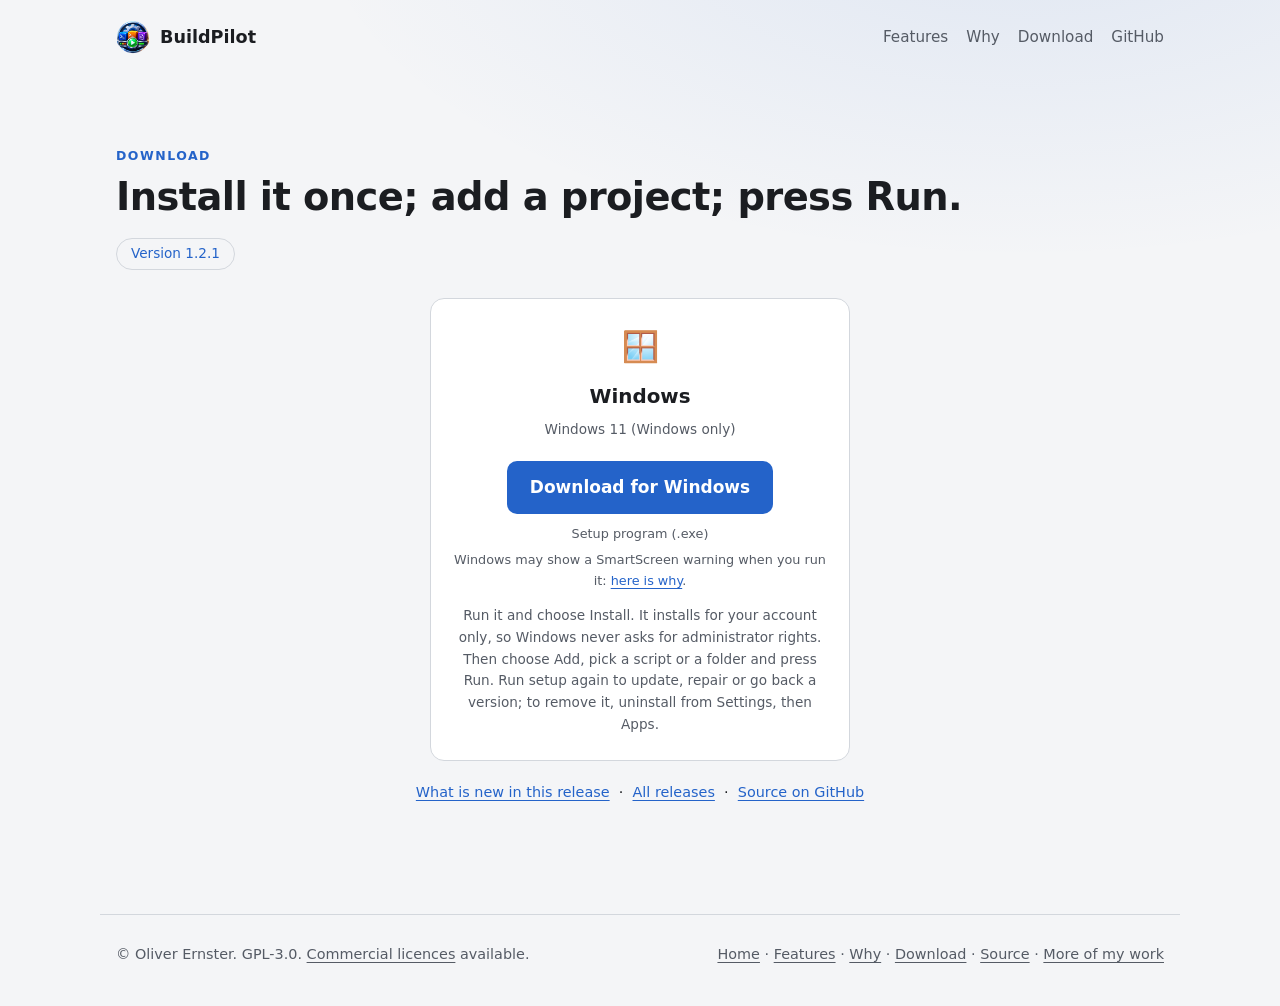
==== docs/download.html @ c7282a0d "Call the ernster.dev link More of my work The footer's link to ernster.dev now says what is there." ====
<!DOCTYPE html>
<html lang="en-GB">
<head>
    <meta charset="utf-8">
    <meta name="viewport" content="width=device-width, initial-scale=1">
    <title>Download BuildPilot for Windows</title>
    <meta name="description" content="Download BuildPilot for Windows 11. It installs for your account only, so Windows never asks for administrator rights. Free and open source.">
    <meta name="theme-color" content="#1c1d20">
    <link rel="icon" type="image/png" href="icon.png">
    <link rel="apple-touch-icon" href="icon.png">
    <meta property="og:type" content="website">
    <meta property="og:title" content="Download BuildPilot for Windows">
    <meta property="og:description" content="Download BuildPilot for Windows 11. It installs for your account only, so Windows never asks for administrator rights. Free and open source.">
    <meta property="og:image" content="https://ernster.dev/BuildPilot/icon.png">
    <meta property="og:url" content="https://ernster.dev/BuildPilot/download.html">
    <link rel="stylesheet" href="styles.css">
    <script type="application/ld+json">
    {
        "@context": "https://schema.org",
        "@type": "WebPage",
        "name": "Download BuildPilot for Windows",
        "description": "Download BuildPilot for Windows 11. It installs for your account only, so Windows never asks for administrator rights. Free and open source.",
        "url": "https://ernster.dev/BuildPilot/download.html",
        "isPartOf": {"@type": "WebSite", "name": "BuildPilot", "url": "https://ernster.dev/BuildPilot/"},
        "about": {"@type": "SoftwareApplication", "name": "BuildPilot"},
        "inLanguage": "en-GB"
    }
    </script>
</head>
<body>

<header class="wrap site-head">
    <a class="brand" href="./"><img src="icon.png" alt="" width="34" height="34"> BuildPilot</a>
    <nav aria-label="Pages">
        <a href="features.html">Features</a>
        <a href="why.html">Why</a>
        <a href="download.html">Download</a>
        <a href="https://github.com/oernster/BuildPilot">GitHub</a>
    </nav>
</header>

<main>

    <section class="wrap" id="download">
        <p class="kicker">Download</p>
        <h2>Install it once; add a project; press Run.</h2>
        <span class="dl-version" id="dl-version">Version <!--VERSION-->1.2.1<!--/VERSION--></span>
        <!--
            The button points at GitHub's releases/latest/download redirect, which always
            serves the newest release's file. The name carries no version, so the link
            cannot go stale. The script at the foot adds the file size when it can reach
            the API; without it the page still says everything that matters.
        -->
        <div class="downloads">
            <div class="dl-card">
                <div class="ico">&#x1FA9F;</div>
                <h3>Windows</h3>
                <p class="req">Windows 11 (Windows only)</p>
                <a class="btn btn-primary" href="https://github.com/oernster/BuildPilot/releases/latest/download/BuildPilotSetup.exe">Download for Windows</a>
                <p class="meta" data-asset="BuildPilotSetup.exe">Setup program (.exe)</p>
                <p class="meta">Windows may show a SmartScreen warning when you run
                    it: <a href="https://ernster.dev/windows-smartscreen.html">here is why</a>.</p>
                <p class="how">Run it and choose Install. It installs for your account
                    only, so Windows never asks for administrator rights. Then choose Add,
                    pick a script or a folder and press Run. Run setup again to update,
                    repair or go back a version; to remove it, uninstall from Settings, then
                    Apps.</p>
            </div>
        </div>
        <p class="dl-links">
            <a id="dl-whats-new" href="https://github.com/oernster/BuildPilot/releases/latest">What is new in this release</a>
            &nbsp;&middot;&nbsp;
            <a href="https://github.com/oernster/BuildPilot/releases">All releases</a>
            &nbsp;&middot;&nbsp;
            <a href="https://github.com/oernster/BuildPilot">Source on GitHub</a>
        </p>
    </section>

</main>

<footer class="wrap site-foot">
    <span>&copy; Oliver Ernster. GPL-3.0.
        <a href="https://ernster.dev/commercial-licensing.html">Commercial licences</a> available.</span>
    <span><a href="./">Home</a> &middot;
        <a href="features.html">Features</a> &middot;
        <a href="why.html">Why</a> &middot;
        <a href="download.html">Download</a> &middot;
        <a href="https://github.com/oernster/BuildPilot">Source</a> &middot;
        <a href="https://ernster.dev">More of my work</a></span>
</footer>

<script>
    // The download button never goes stale: it points at GitHub's releases/latest/download
    // redirect, which always serves the newest release's file. This script only decorates
    // the page: the version chip, the notes link and the file's size, read from the GitHub
    // API. Where the call fails, the static text stands on its own; the chip then carries
    // the version stamped into this page from the VERSION file. No date is ever shown.
    (function () {
        var api = 'https://api.github.com/repos/oernster/BuildPilot/releases/latest';
        fetch(api).then(function (r) {
            if (!r.ok) { throw new Error('release lookup failed'); }
            return r.json();
        }).then(function (rel) {
            var version = (rel.tag_name || '').replace(/^v/, '');
            if (version) {
                document.getElementById('dl-version').textContent = 'Version ' + version;
            }
            if (rel.html_url) {
                document.getElementById('dl-whats-new').href = rel.html_url;
            }
            (rel.assets || []).forEach(function (asset) {
                var meta = document.querySelector('[data-asset="' + asset.name + '"]');
                if (meta && asset.size) {
                    var mb = (asset.size / (1024 * 1024)).toFixed(1);
                    meta.textContent = meta.textContent + ' · ' + mb + ' MB';
                }
            });
        }).catch(function () { /* The static page already says everything essential. */ });
    })();
</script>

</body>
</html>
---- docs/styles.css ----
/* BuildPilot site. It wears the application's own tokens from ui/theme.slint, light or dark as
   the reader's system is set, the way the application's first run follows Windows (UI-001). */

:root {
    color-scheme: light;
    --bg: #f4f5f7;
    --surface: #ffffff;
    --border: #d3d7dd;
    --text: #1b1d21;
    --muted: #555b65;
    --accent: #2463c9;
    --on-accent: #ffffff;
    --shadow: 0 24px 60px rgba(27, 29, 33, 0.14);
    --glow: rgba(36, 99, 201, 0.10);

    --radius: 14px;
    --gutter: 16px;
    --max: 1080px;
    --font: "Segoe UI Variable Text", "Segoe UI", system-ui, -apple-system, sans-serif;
    --font-display: "Segoe UI Variable Display", "Segoe UI", system-ui, -apple-system, sans-serif;
}

@media (prefers-color-scheme: dark) {
    :root {
        color-scheme: dark;
        --bg: #1c1d20;
        --surface: #26282c;
        --border: #3a3d43;
        --text: #e9eaec;
        --muted: #b0b4bb;
        --accent: #7cb0ff;
        --on-accent: #1b1d21;
        --shadow: 0 30px 80px rgba(0, 0, 0, 0.45);
        --glow: rgba(124, 176, 255, 0.10);
    }
}

* { box-sizing: border-box; }

html { scroll-behavior: smooth; }

body {
    margin: 0;
    background:
        radial-gradient(1200px 600px at 80% -10%, var(--glow), transparent 60%),
        var(--bg);
    color: var(--text);
    font: 17px/1.6 var(--font);
    overflow-x: hidden;
}

a { color: var(--accent); text-underline-offset: 3px; }

img { max-width: 100%; }

.wrap {
    width: 100%;
    max-width: var(--max);
    margin: 0 auto;
    /* Sides only: a shorthand here outranks `section`'s vertical padding. */
    padding-inline: var(--gutter);
}

/* Header */

.site-head {
    display: flex;
    align-items: center;
    justify-content: space-between;
    gap: 12px;
    padding-top: 20px;
    padding-bottom: 20px;
}

.brand {
    display: flex;
    align-items: center;
    gap: 10px;
    color: var(--text);
    text-decoration: none;
    font-weight: 600;
    font-size: 1.1rem;
}

.brand img { width: 34px; height: 34px; }

.site-head nav { display: flex; gap: 18px; flex-wrap: wrap; justify-content: flex-end; }

.site-head nav a { color: var(--muted); text-decoration: none; font-size: 0.95rem; }

.site-head nav a:hover,
.site-head nav a:focus-visible { color: var(--text); }

/* Hero */

.hero {
    display: grid;
    grid-template-columns: 1fr 1.1fr;
    gap: 48px;
    align-items: center;
    padding-top: 48px;
    padding-bottom: 72px;
}

.eyebrow {
    display: inline-flex;
    gap: 8px;
    flex-wrap: wrap;
    margin: 0 0 18px;
}

.pill {
    border: 1px solid var(--border);
    background: var(--surface);
    border-radius: 999px;
    padding: 3px 12px;
    font-size: 0.8rem;
    color: var(--muted);
}

h1 {
    font-family: var(--font-display);
    font-size: clamp(2.2rem, 5vw, 3.6rem);
    line-height: 1.05;
    letter-spacing: -0.02em;
    margin: 0 0 20px;
}

.lead { font-size: 1.15rem; color: var(--muted); margin: 0 0 28px; max-width: 34em; }

.lead strong { color: var(--text); font-weight: 600; }

.cta { display: flex; gap: 12px; flex-wrap: wrap; align-items: center; }

.btn {
    display: inline-flex;
    align-items: center;
    gap: 10px;
    padding: 12px 22px;
    border-radius: 10px;
    border: 1px solid var(--border);
    background: var(--surface);
    color: var(--text);
    text-decoration: none;
    font-weight: 600;
    transition: transform 0.15s ease, border-color 0.15s ease;
}

.btn:hover,
.btn:focus-visible { border-color: var(--accent); transform: translateY(-1px); }

.btn-primary {
    background: var(--accent);
    border-color: transparent;
    color: var(--on-accent);
}

.btn-primary:hover,
.btn-primary:focus-visible { background: color-mix(in srgb, var(--accent) 88%, var(--text)); border-color: transparent; }

/* The screenshot */

.shot { margin: 0; }

.shot img {
    display: block;
    width: 100%;
    height: auto;
    border-radius: 12px;
    border: 1px solid var(--border);
    box-shadow: var(--shadow);
}

/* The gallery: dialogs side by side, each with its caption. */

.gallery {
    display: grid;
    grid-template-columns: 1fr 1fr;
    gap: 24px;
    align-items: start;
    margin-top: 24px;
}

.shot figcaption {
    margin-top: 12px;
    color: var(--muted);
    font-size: 0.95rem;
}

.shot figcaption strong { color: var(--text); }

/* Sections */

section { padding-top: 72px; padding-bottom: 24px; }

h2 {
    font-family: var(--font-display);
    font-size: clamp(1.7rem, 4vw, 2.4rem);
    letter-spacing: -0.015em;
    line-height: 1.1;
    margin: 0 0 16px;
}

.kicker {
    color: var(--accent);
    font-weight: 600;
    text-transform: uppercase;
    letter-spacing: 0.12em;
    font-size: 0.78rem;
    margin: 0 0 10px;
}

.prose { max-width: 40em; color: var(--muted); }

.prose p { margin: 0 0 16px; }

.prose strong { color: var(--text); }

/* Lists */

.two-col {
    display: grid;
    grid-template-columns: 1fr 1fr;
    gap: 16px;
    margin-top: 24px;
}

.card {
    background: var(--surface);
    border: 1px solid var(--border);
    border-radius: var(--radius);
    padding: 22px 24px;
}

.card h3 { margin: 0 0 12px; font-size: 1.15rem; }

.card ul { margin: 0; padding-left: 20px; color: var(--muted); }

.card li { margin-bottom: 10px; }

.card li strong { color: var(--text); }

/* The engineering ledger */

.stats {
    display: grid;
    grid-template-columns: repeat(auto-fill, minmax(230px, 1fr));
    gap: 14px;
    margin-top: 28px;
}

.stat {
    background: var(--surface);
    border: 1px solid var(--border);
    border-radius: var(--radius);
    padding: 20px;
}

.stat .n {
    display: block;
    font-family: var(--font-display);
    font-size: 2.3rem;
    font-weight: 700;
    line-height: 1;
    margin-bottom: 10px;
    color: var(--text);
    font-variant-numeric: tabular-nums;
}

.stat p { margin: 0; color: var(--muted); font-size: 0.95rem; }

/* Downloads: the house card per platform (EarthNow, SymDiary, BridgeTalk). BuildPilot is
   Windows only, so there is one card, centred at a card's width. */

.dl-version {
    display: inline-block;
    margin-top: 4px;
    font-size: 0.85rem;
    color: var(--accent);
    border: 1px solid var(--border);
    border-radius: 999px;
    padding: 4px 14px;
}

.downloads {
    display: grid;
    grid-template-columns: minmax(0, 420px);
    justify-content: center;
    margin-top: 28px;
}

.dl-card {
    background: var(--surface);
    border: 1px solid var(--border);
    border-radius: var(--radius);
    padding: 24px 20px;
    text-align: center;
    display: flex;
    flex-direction: column;
    gap: 6px;
}

.dl-card .ico { font-size: 30px; }

.dl-card h3 { margin: 4px 0 0; }

.dl-card .req { color: var(--muted); font-size: 0.85rem; margin: 0; }

.dl-card .btn { align-self: center; margin: 14px 0 4px; }

.dl-card .meta { color: var(--muted); font-size: 0.8rem; min-height: 1.2em; margin: 0; }

.dl-card .how { color: var(--muted); font-size: 0.85rem; margin: 8px 0 0; }

.dl-links { text-align: center; margin-top: 20px; font-size: 0.9rem; }

code {
    font-family: "Cascadia Code", Consolas, monospace;
    font-size: 0.88em;
    background: var(--bg);
    border: 1px solid var(--border);
    border-radius: 6px;
    padding: 1px 6px;
    overflow-wrap: anywhere;
}

/* Support: the house donate section, last before the footer. */

.support .cta { margin-top: 20px; }

.btn-donate img {
    display: block;
    height: 2.7em;
    width: auto;
}

/* Footer */

.site-foot {
    margin-top: 72px;
    padding-top: 28px;
    padding-bottom: 40px;
    border-top: 1px solid var(--border);
    color: var(--muted);
    font-size: 0.9rem;
    display: flex;
    justify-content: space-between;
    gap: 16px;
    flex-wrap: wrap;
}

.site-foot a { color: var(--muted); }

/* Phones */

@media (max-width: 820px) {
    .hero { grid-template-columns: 1fr; gap: 36px; padding-top: 24px; }
    .two-col,
    .gallery { grid-template-columns: 1fr; }
    .site-head nav { gap: 12px; }
}

@media (max-width: 480px) {
    body { font-size: 16px; }
    .site-head nav a.hide-sm { display: none; }
}

@media (prefers-reduced-motion: reduce) {
    * { transition: none !important; scroll-behavior: auto !important; }
}
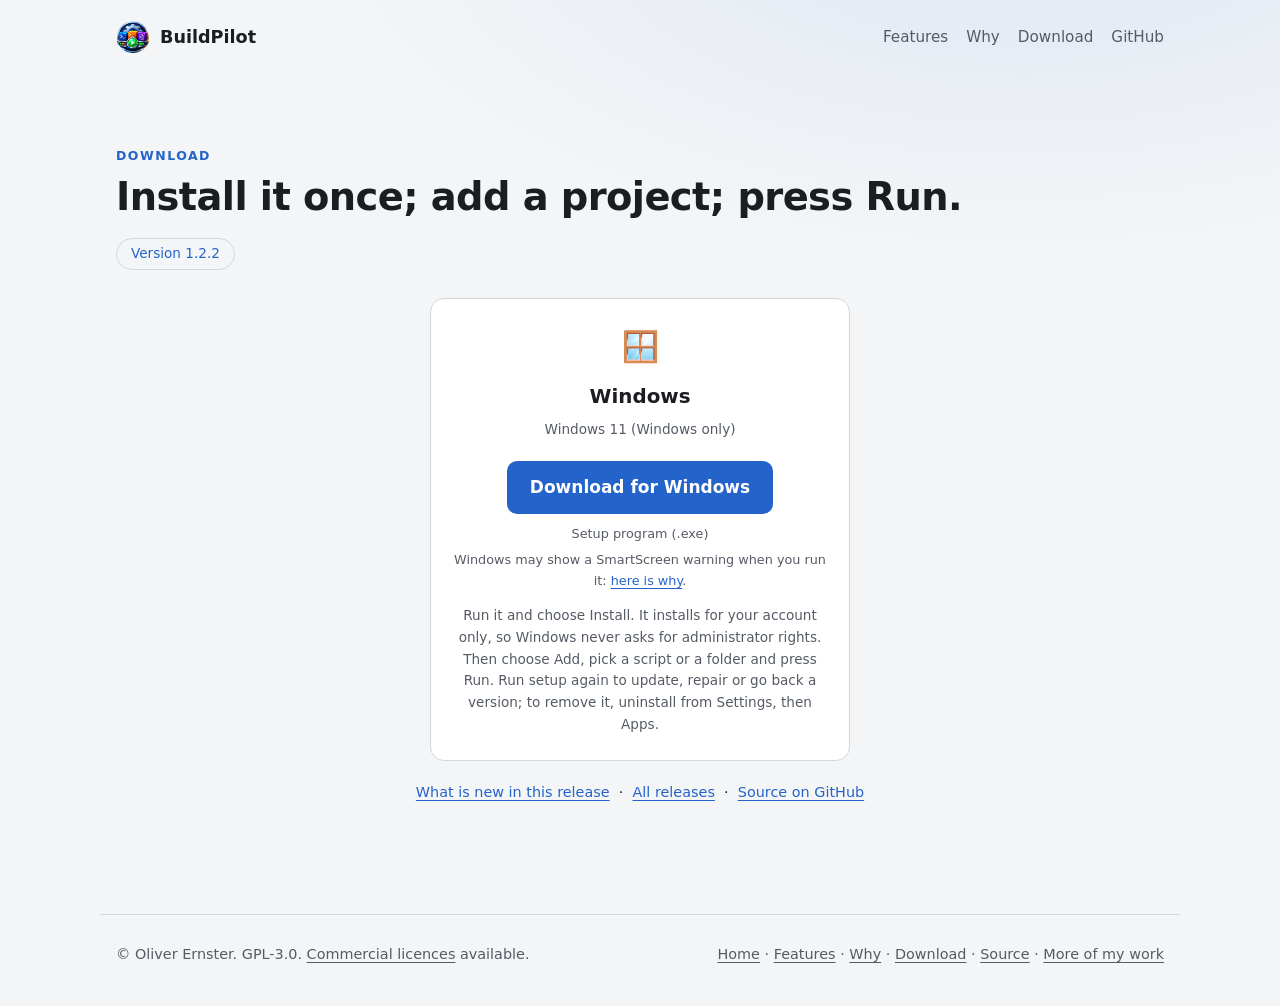
==== commit 88ce9732: "Patch version bump and docs pass for wrapped output lines Amendment 13 adds OUT-010: the tray wraps " ====
--- a/docs/download.html
+++ b/docs/download.html
@@ -13,7 +13,7 @@
     <meta property="og:description" content="Download BuildPilot for Windows 11. It installs for your account only, so Windows never asks for administrator rights. Free and open source.">
     <meta property="og:image" content="https://ernster.dev/BuildPilot/icon.png">
     <meta property="og:url" content="https://ernster.dev/BuildPilot/download.html">
-    <link rel="stylesheet" href="styles.css">
+    <link rel="stylesheet" href="styles.css?v=de80ce843d">
     <script type="application/ld+json">
     {
         "@context": "https://schema.org",
@@ -44,7 +44,7 @@
     <section class="wrap" id="download">
         <p class="kicker">Download</p>
         <h2>Install it once; add a project; press Run.</h2>
-        <span class="dl-version" id="dl-version">Version <!--VERSION-->1.2.1<!--/VERSION--></span>
+        <span class="dl-version" id="dl-version">Version <!--VERSION-->1.2.2<!--/VERSION--></span>
         <!--
             The button points at GitHub's releases/latest/download redirect, which always
             serves the newest release's file. The name carries no version, so the link
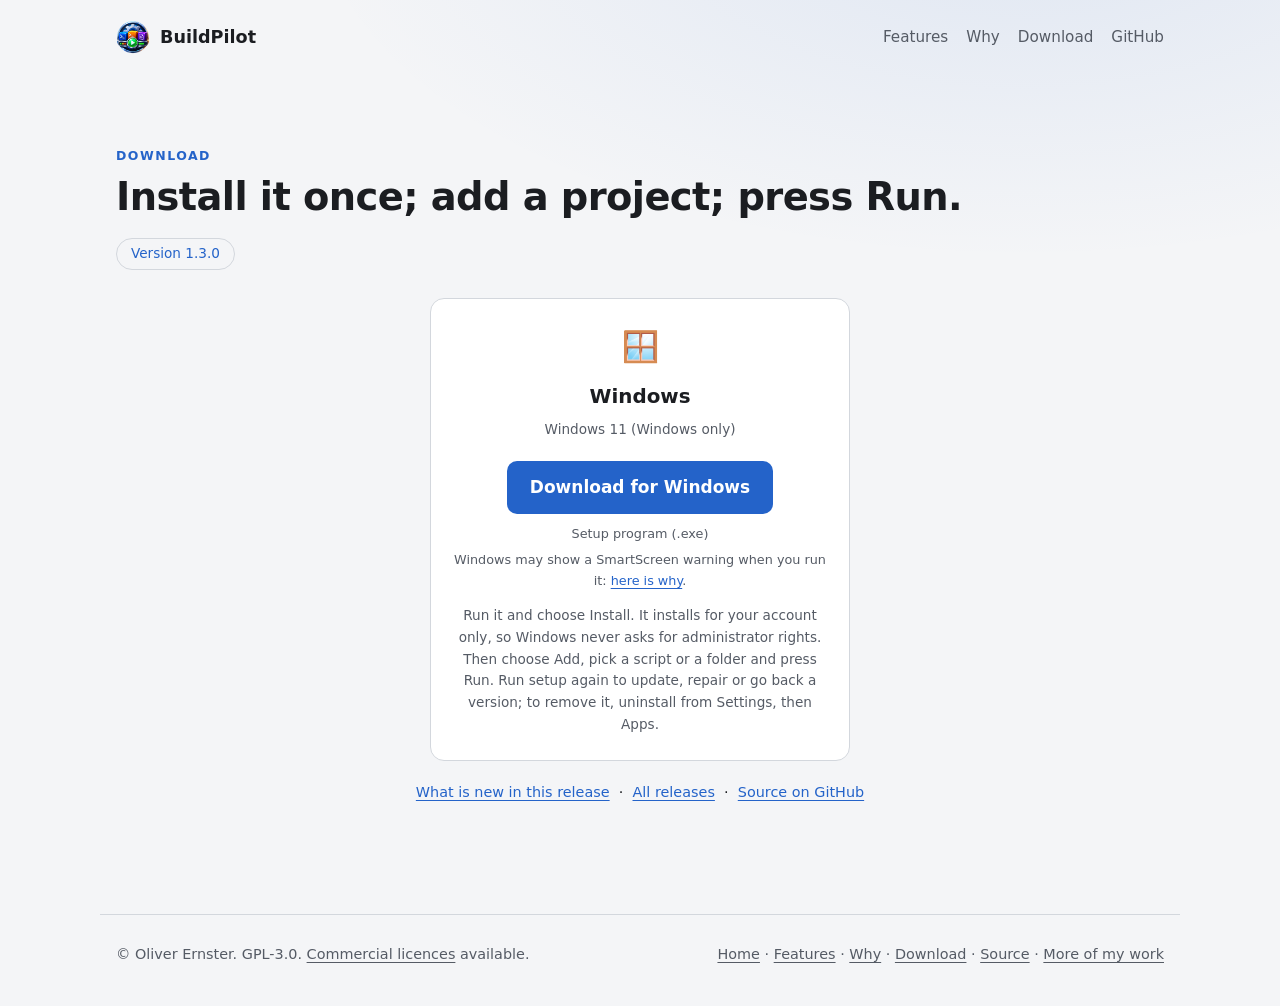
==== commit b1637986: "Minor version bump and docs pass with the decisions held to the conceptual shape VERSION moves to th" ====
--- a/docs/download.html
+++ b/docs/download.html
@@ -44,7 +44,7 @@
     <section class="wrap" id="download">
         <p class="kicker">Download</p>
         <h2>Install it once; add a project; press Run.</h2>
-        <span class="dl-version" id="dl-version">Version <!--VERSION-->1.2.2<!--/VERSION--></span>
+        <span class="dl-version" id="dl-version">Version <!--VERSION-->1.3.0<!--/VERSION--></span>
         <!--
             The button points at GitHub's releases/latest/download redirect, which always
             serves the newest release's file. The name carries no version, so the link
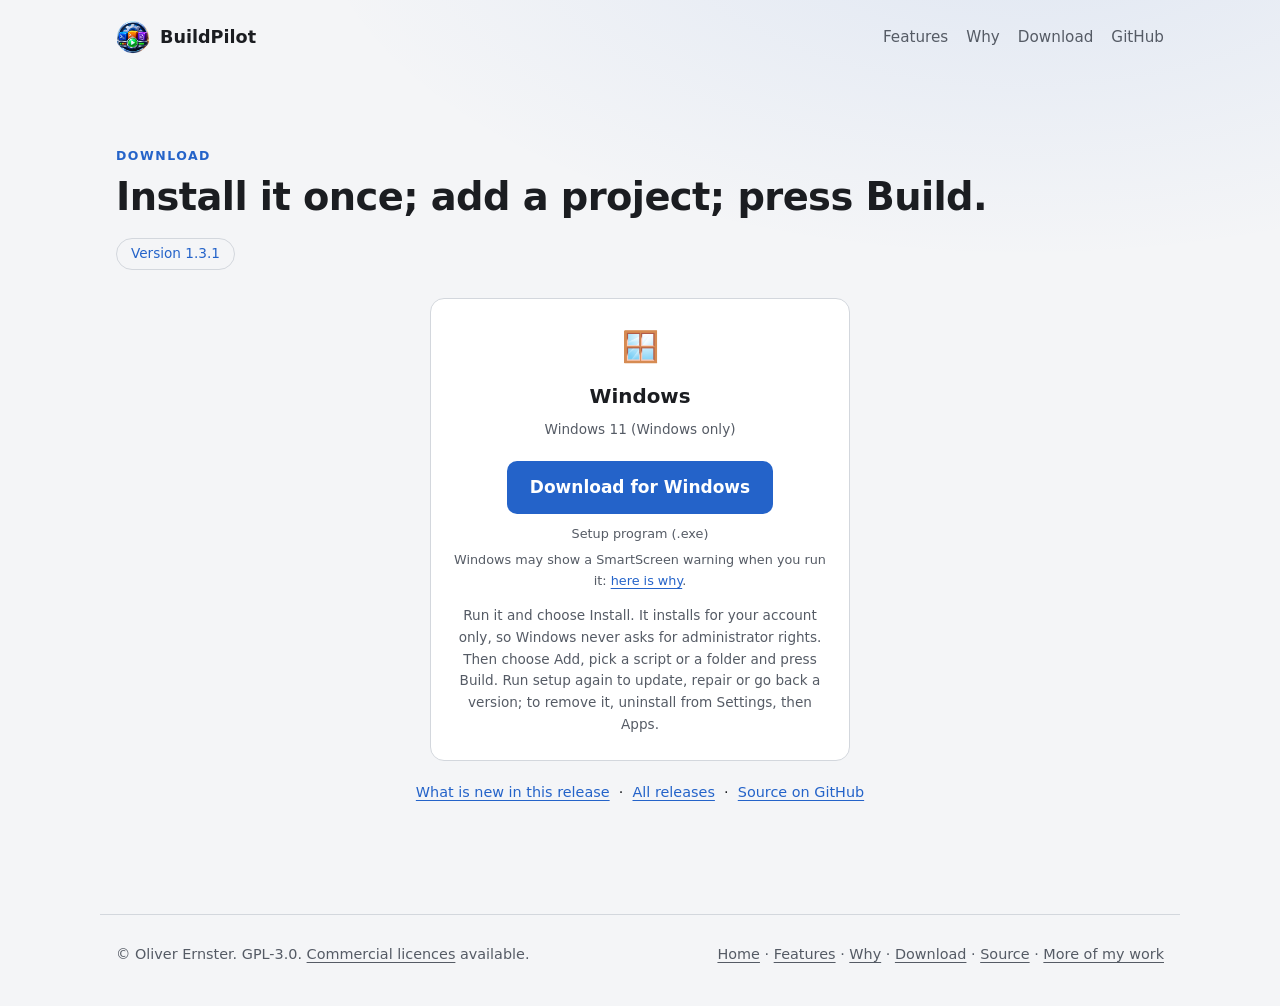
==== commit 0376f578: "Patch version bump and docs pass for the Build control The SRS names the row control Build under Ame" ====
--- a/docs/download.html
+++ b/docs/download.html
@@ -43,8 +43,8 @@
 
     <section class="wrap" id="download">
         <p class="kicker">Download</p>
-        <h2>Install it once; add a project; press Run.</h2>
-        <span class="dl-version" id="dl-version">Version <!--VERSION-->1.3.0<!--/VERSION--></span>
+        <h2>Install it once; add a project; press Build.</h2>
+        <span class="dl-version" id="dl-version">Version <!--VERSION-->1.3.1<!--/VERSION--></span>
         <!--
             The button points at GitHub's releases/latest/download redirect, which always
             serves the newest release's file. The name carries no version, so the link
@@ -62,7 +62,7 @@
                     it: <a href="https://ernster.dev/windows-smartscreen.html">here is why</a>.</p>
                 <p class="how">Run it and choose Install. It installs for your account
                     only, so Windows never asks for administrator rights. Then choose Add,
-                    pick a script or a folder and press Run. Run setup again to update,
+                    pick a script or a folder and press Build. Run setup again to update,
                     repair or go back a version; to remove it, uninstall from Settings, then
                     Apps.</p>
             </div>
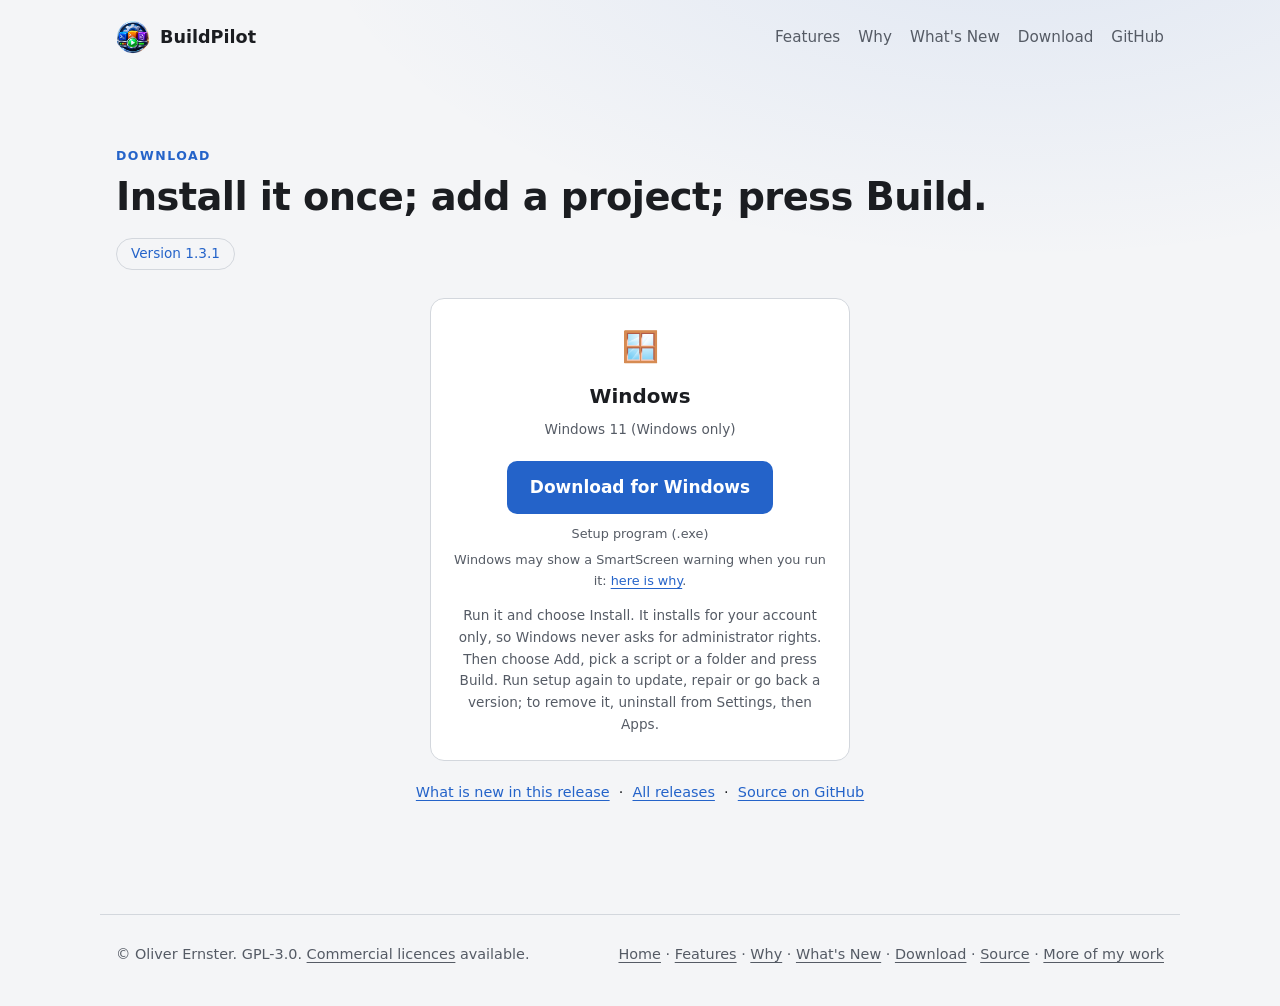
==== commit a51d2186: "Add a What's New page to the site One entry per published release, newest first, with no dates. Ever" ====
--- a/docs/download.html
+++ b/docs/download.html
@@ -13,7 +13,20 @@
     <meta property="og:description" content="Download BuildPilot for Windows 11. It installs for your account only, so Windows never asks for administrator rights. Free and open source.">
     <meta property="og:image" content="https://ernster.dev/BuildPilot/icon.png">
     <meta property="og:url" content="https://ernster.dev/BuildPilot/download.html">
-    <link rel="stylesheet" href="styles.css?v=de80ce843d">
+    <link rel="canonical" href="https://ernster.dev/BuildPilot/download.html">
+    <meta name="robots" content="index, follow, max-image-preview:large, max-snippet:-1, max-video-preview:-1">
+    <meta property="og:site_name" content="BuildPilot">
+    <meta property="og:image:type" content="image/png">
+    <meta property="og:image:width" content="256">
+    <meta property="og:image:height" content="256">
+    <meta property="og:image:alt" content="BuildPilot app icon">
+    <meta property="og:locale" content="en_GB">
+    <meta name="twitter:card" content="summary">
+    <meta name="twitter:title" content="Download BuildPilot for Windows">
+    <meta name="twitter:description" content="Download BuildPilot for Windows 11. It installs for your account only, so Windows never asks for administrator rights. Free and open source.">
+    <meta name="twitter:image" content="https://ernster.dev/BuildPilot/icon.png">
+    <meta name="twitter:image:alt" content="BuildPilot app icon">
+    <link rel="stylesheet" href="styles.css?v=09e41c9068">
     <script type="application/ld+json">
     {
         "@context": "https://schema.org",
@@ -26,6 +39,8 @@
         "inLanguage": "en-GB"
     }
     </script>
+<script>window.goatcounter = {path: function (p) { return location.host + p }}</script>
+<script data-goatcounter="https://oernster.goatcounter.com/count" async src="https://gc.zgo.at/count.js"></script>
 </head>
 <body>
 
@@ -34,6 +49,7 @@
     <nav aria-label="Pages">
         <a href="features.html">Features</a>
         <a href="why.html">Why</a>
+        <a href="whats-new.html">What's New</a>
         <a href="download.html">Download</a>
         <a href="https://github.com/oernster/BuildPilot">GitHub</a>
     </nav>
@@ -84,6 +100,7 @@
     <span><a href="./">Home</a> &middot;
         <a href="features.html">Features</a> &middot;
         <a href="why.html">Why</a> &middot;
+        <a href="whats-new.html">What's New</a> &middot;
         <a href="download.html">Download</a> &middot;
         <a href="https://github.com/oernster/BuildPilot">Source</a> &middot;
         <a href="https://ernster.dev">More of my work</a></span>
--- a/docs/styles.css
+++ b/docs/styles.css
@@ -269,6 +269,20 @@
 
 .stat p { margin: 0; color: var(--muted); font-size: 0.95rem; }
 
+/* What's new: one card per release, newest first, each led by its version in a pill. */
+
+.releases {
+    display: grid;
+    gap: 14px;
+    margin-top: 28px;
+}
+
+.ver-tag { color: var(--accent); font-weight: 600; }
+
+.release h3 { margin-top: 12px; }
+
+.releases-more { margin-top: 28px; }
+
 /* Downloads: the house card per platform (EarthNow, SymDiary, BridgeTalk). BuildPilot is
    Windows only, so there is one card, centred at a card's width. */
 
